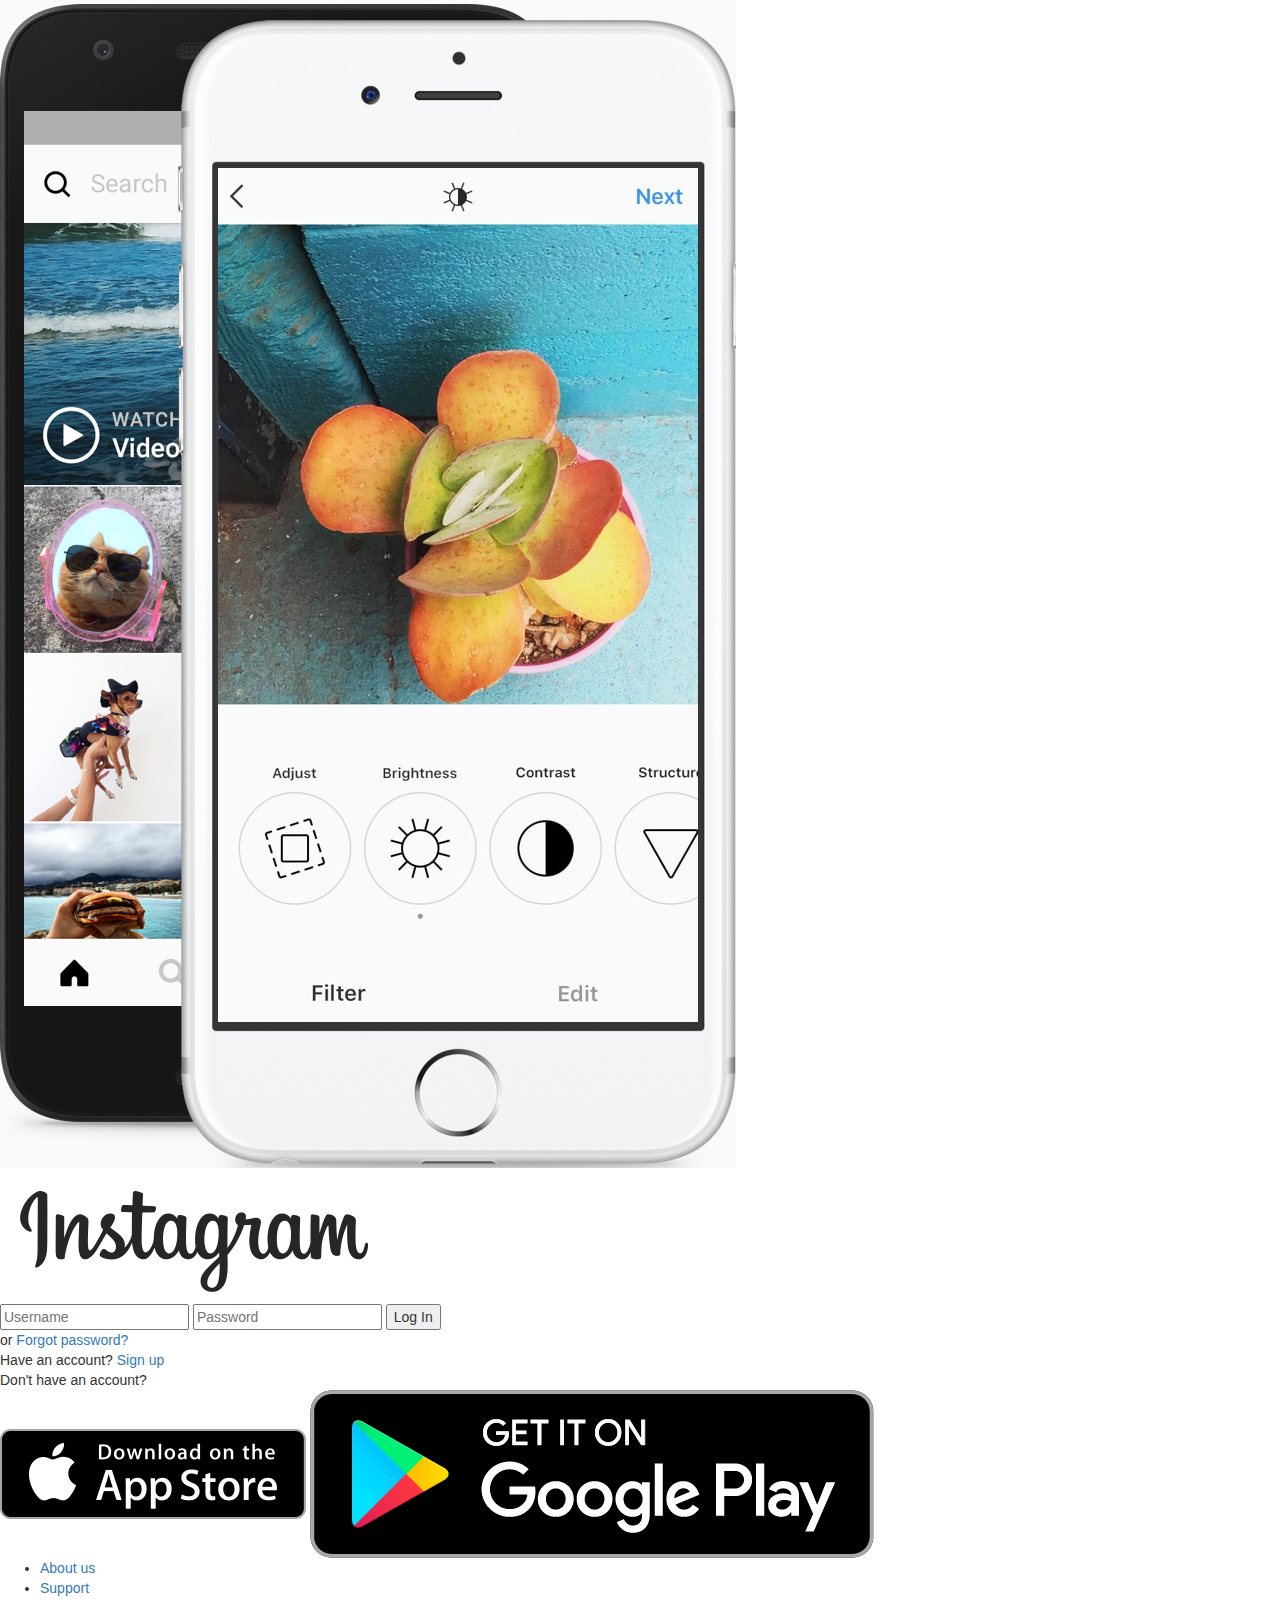
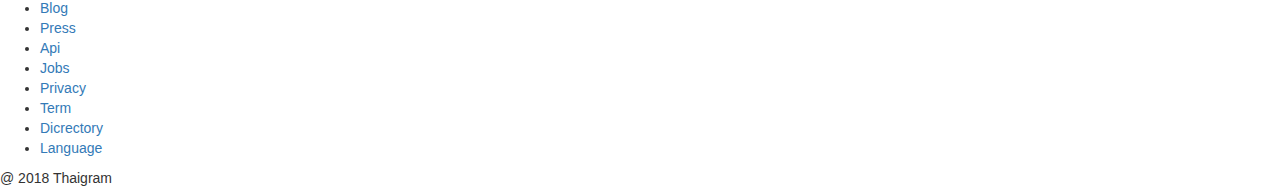
==== index.html @ fe528e2a "hi" ====
<!DOCTYPE html>
<html lang="en">

<head>
    <meta charset="UTF-8">
    <meta http-equiv="X-UA-Compatible" content="ie=edge">
    <title>Login | Thaigram</title>
    <link rel="stylesheet" href="https://maxcdn.bootstrapcdn.com/bootstrap/3.3.2/css/bootstrap.min.css">
</head>

<body>

</body>

<main class="login">
    <div class="login__column">
        <img src="images/phoneImage.png" alt="phone" title="phone">
    </div>
    <div class="login__column">
        <div class="login__box">

            <img src="images/insta.png" alt="insta" title="insta" class="login__logo">
            <form action="feed.html" method="get">
                <input placeholder="Username" type="username" name="username" required>
                <input placeholder="Password" type="password" name="password" required>
                <input type="submit" value="Log In">
            </form>

            <span class="login__or">or</span>
            <a href="#" class="login__link login">

                <a href="#" class="login__link ">Forgot password?</a>

        </div>
        <div class="login__box">
            <span>Have an account?</span>
            <a href="# " class="login__link ">Sign up</a>
        </div>
        <div class="login__box login__box--transparent ">

            <span>Don't have an account?</span>

            <div class="login__appstores">

                <img src="images/applestore.png " alt="applestore " title="applestore " class="login__appstore">
                <img src="images/googleplay.png " alt="googleplay " title="googleplay " class="login__appstore">
            </div>
        </div>
    </div>
</main>



<footer class="footer ">
    <div class="footer__column ">
        <nav class="footer__navigation ">
            <ul class="footer__list ">
                <li class="footer__list-item ">
                    <a href="# " class="footer__link ">About us</a>
                </li>
                <li class="footer__list-item ">
                    <a href="# " class="footer__link ">Support</a>
                </li>
                <li class="footer__list-item ">
                    <a href="# " class="footer__link ">Blog</a>
                </li>
                <li class="footer__list-item ">
                    <a href="# " class="footer__link ">Press</a>
                </li>
                <li class="footer__list-item ">
                    <a href="# " class="footer__link ">Api</a>
                </li>
                <li class="footer__list-item ">
                    <a href="# " class="footer__link ">Jobs</a>
                </li>
                <li class="footer__list-item ">
                    <a href="# " class="footer__link ">Privacy</a>
                </li>
                <li class="footer__list-item ">
                    <a href="# " class="footer__link ">Term</a>
                    <li class="footer__list-item ">
                        <a href="# " class="footer__link ">Dicrectory</a>
                    </li>
                    <li class="footer__list-item ">
                        <a href="# " class="footer__link ">Language</a>
                    </li>
                    </ui>
        </nav>
    </div>
    <div class="footer__column ">
        <span class="footer__copy ">@ 2018 Thaigram</span>
    </div>
</footer>

</body>

</html>
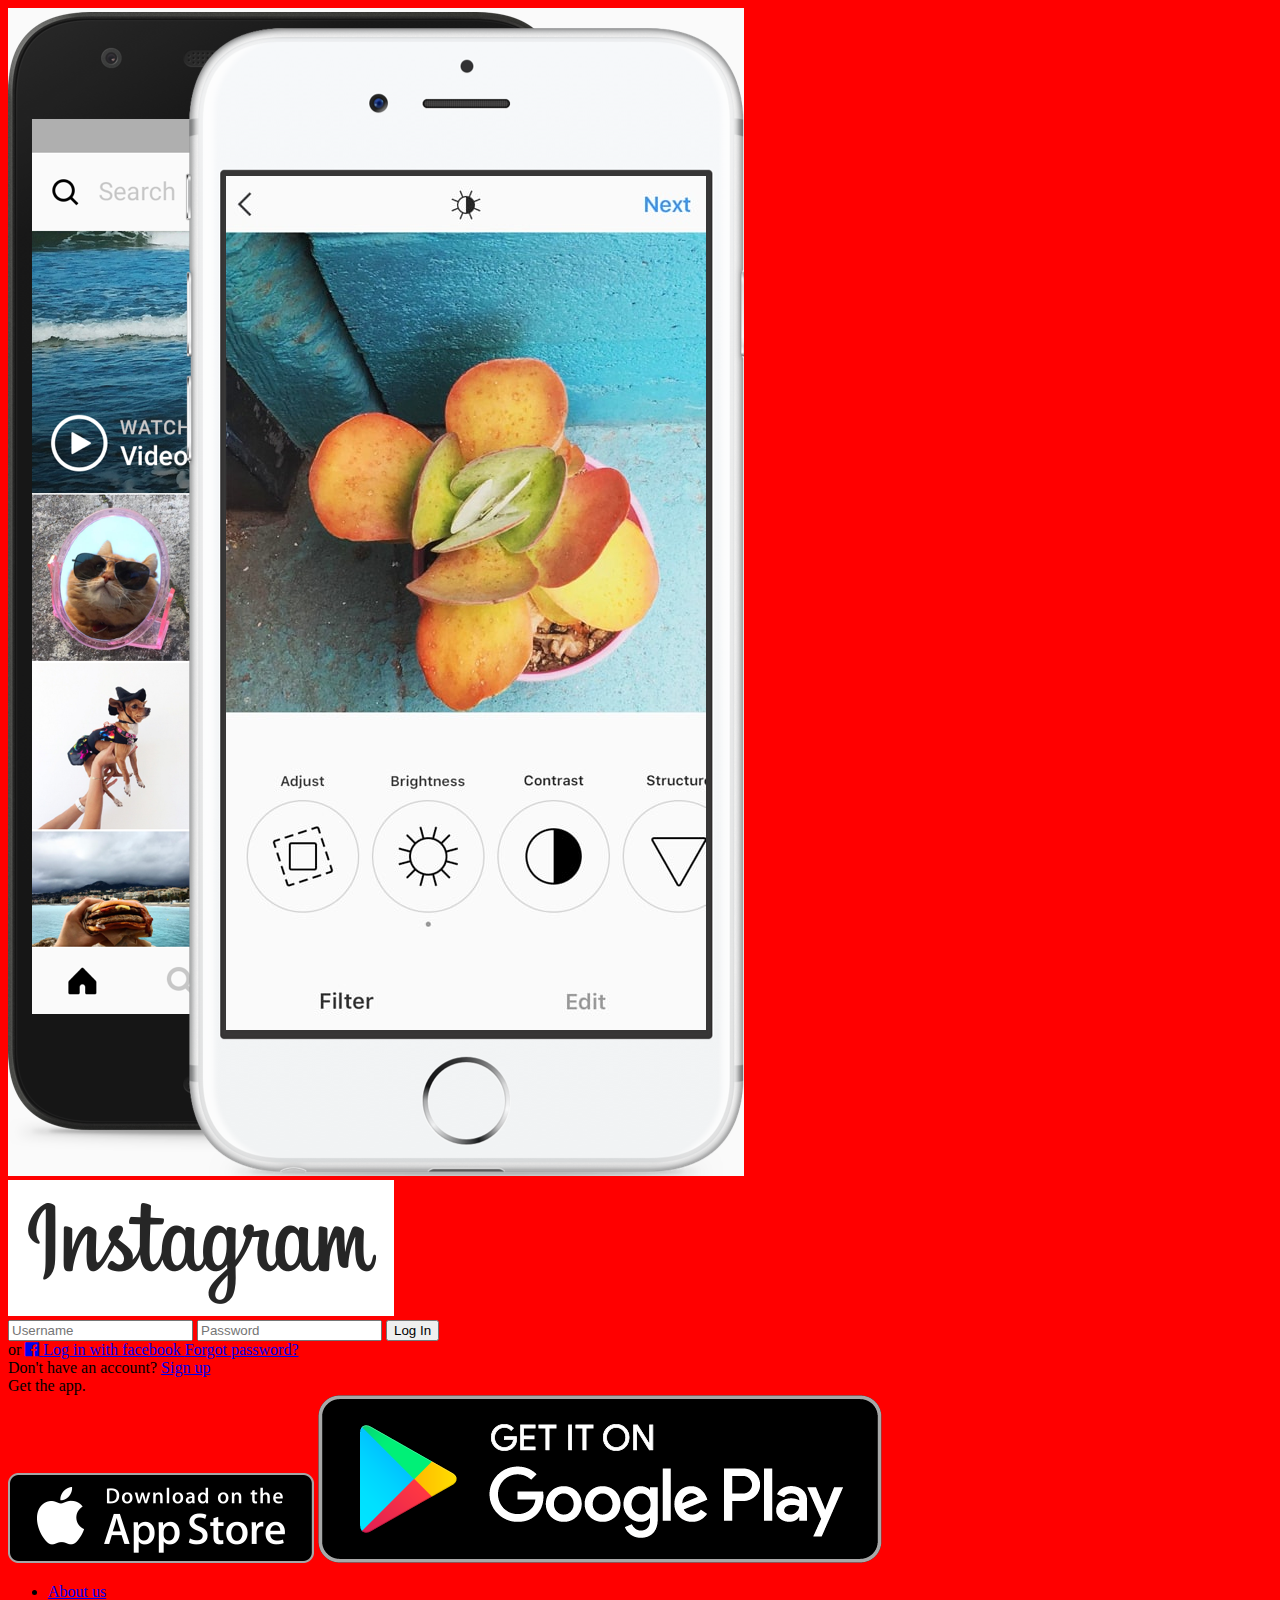
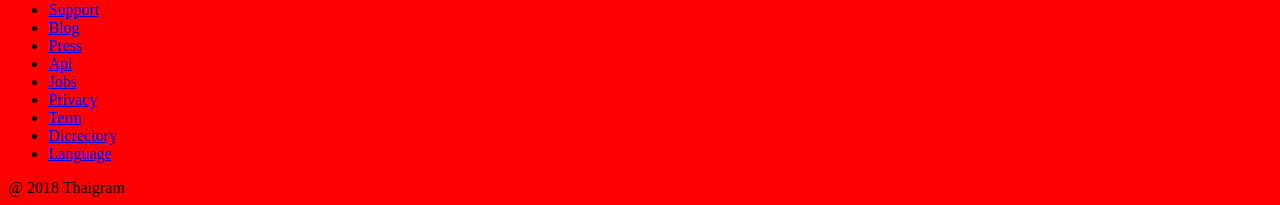
==== commit 1812c7b1: "codingcoding" ====
--- a/index.html
+++ b/index.html
@@ -4,13 +4,13 @@
 <head>
     <meta charset="UTF-8">
     <meta http-equiv="X-UA-Compatible" content="ie=edge">
+    <link rel="stylesheet" href="css/styles.css">
+    <meta name="viewport" content="width=device-width, initial-scale=1.0">
+    <link rel="stylesheet" href="https://maxcdn.bootstrapcdn.com/font-awesome/4.7.0/css/font-awesome.min.css">
     <title>Login | Thaigram</title>
-    <link rel="stylesheet" href="https://maxcdn.bootstrapcdn.com/bootstrap/3.3.2/css/bootstrap.min.css">
+
 </head>
 
-<body>
-
-</body>
 
 <main class="login">
     <div class="login__column">
@@ -20,25 +20,30 @@
         <div class="login__box">
 
             <img src="images/insta.png" alt="insta" title="insta" class="login__logo">
-            <form action="feed.html" method="get">
+            <form action="feed.html" method="get" class="login__form">
+
                 <input placeholder="Username" type="username" name="username" required>
                 <input placeholder="Password" type="password" name="password" required>
                 <input type="submit" value="Log In">
             </form>
 
             <span class="login__or">or</span>
-            <a href="#" class="login__link login">
+            <a href="#" class="login__link--dark">
+                <i class="fa fa-facebook-official" aria-hidden="true"></i>
+                <span> Log in with facebook </span>
+            </a>
 
-                <a href="#" class="login__link ">Forgot password?</a>
+
+            <a href="#" class="login__link--small">Forgot password?</a>
 
         </div>
         <div class="login__box">
-            <span>Have an account?</span>
-            <a href="# " class="login__link ">Sign up</a>
+            <span>Don't have an account?</span>
+            <a href="# " class="login__link">Sign up</a>
         </div>
         <div class="login__box login__box--transparent ">
 
-            <span>Don't have an account?</span>
+            <span class="login__down"> Get the app.</span>
 
             <div class="login__appstores">
 
@@ -51,47 +56,46 @@
 
 
 
-<footer class="footer ">
-    <div class="footer__column ">
-        <nav class="footer__navigation ">
-            <ul class="footer__list ">
-                <li class="footer__list-item ">
-                    <a href="# " class="footer__link ">About us</a>
+<footer class="footer">
+    <div class="footer__column">
+        <nav class="footer__navigation">
+            <ul class="footer__list">
+                <li class="footer__list-item">
+                    <a href="# " class="footer__link">About us</a>
+                </li>
+                <li class="footer__list-item">
+                    <a href="# " class="footer__link">Support</a>
                 </li>
                 <li class="footer__list-item ">
-                    <a href="# " class="footer__link ">Support</a>
+                    <a href="# " class="footer__link">Blog</a>
                 </li>
                 <li class="footer__list-item ">
-                    <a href="# " class="footer__link ">Blog</a>
+                    <a href="# " class="footer__link">Press</a>
+                </li>
+                <li class="/ ">
+                    <a href="# " class="footer__link">Api</a>
                 </li>
                 <li class="footer__list-item ">
-                    <a href="# " class="footer__link ">Press</a>
+                    <a href="# " class="footer__link">Jobs</a>
                 </li>
                 <li class="footer__list-item ">
-                    <a href="# " class="footer__link ">Api</a>
+                    <a href="# " class="footer__link">Privacy</a>
                 </li>
                 <li class="footer__list-item ">
-                    <a href="# " class="footer__link ">Jobs</a>
-                </li>
-                <li class="footer__list-item ">
-                    <a href="# " class="footer__link ">Privacy</a>
-                </li>
-                <li class="footer__list-item ">
-                    <a href="# " class="footer__link ">Term</a>
+                    <a href="# " class="footer__link">Term</a>
                     <li class="footer__list-item ">
-                        <a href="# " class="footer__link ">Dicrectory</a>
+                        <a href="# " class="footer__link">Dicrectory</a>
                     </li>
                     <li class="footer__list-item ">
-                        <a href="# " class="footer__link ">Language</a>
+                        <a href="# " class="footer__link">Language</a>
                     </li>
-                    </ui>
+            </ul>
         </nav>
     </div>
-    <div class="footer__column ">
-        <span class="footer__copy ">@ 2018 Thaigram</span>
+    <div class="footer__column">
+        <span class="footer__copy">@ 2018 Thaigram</span>
     </div>
 </footer>
 
-</body>
 
 </html>--- a/css/styles.css
+++ b/css/styles.css
@@ -0,0 +1,3 @@
+body {
+  background-color: red;
+}
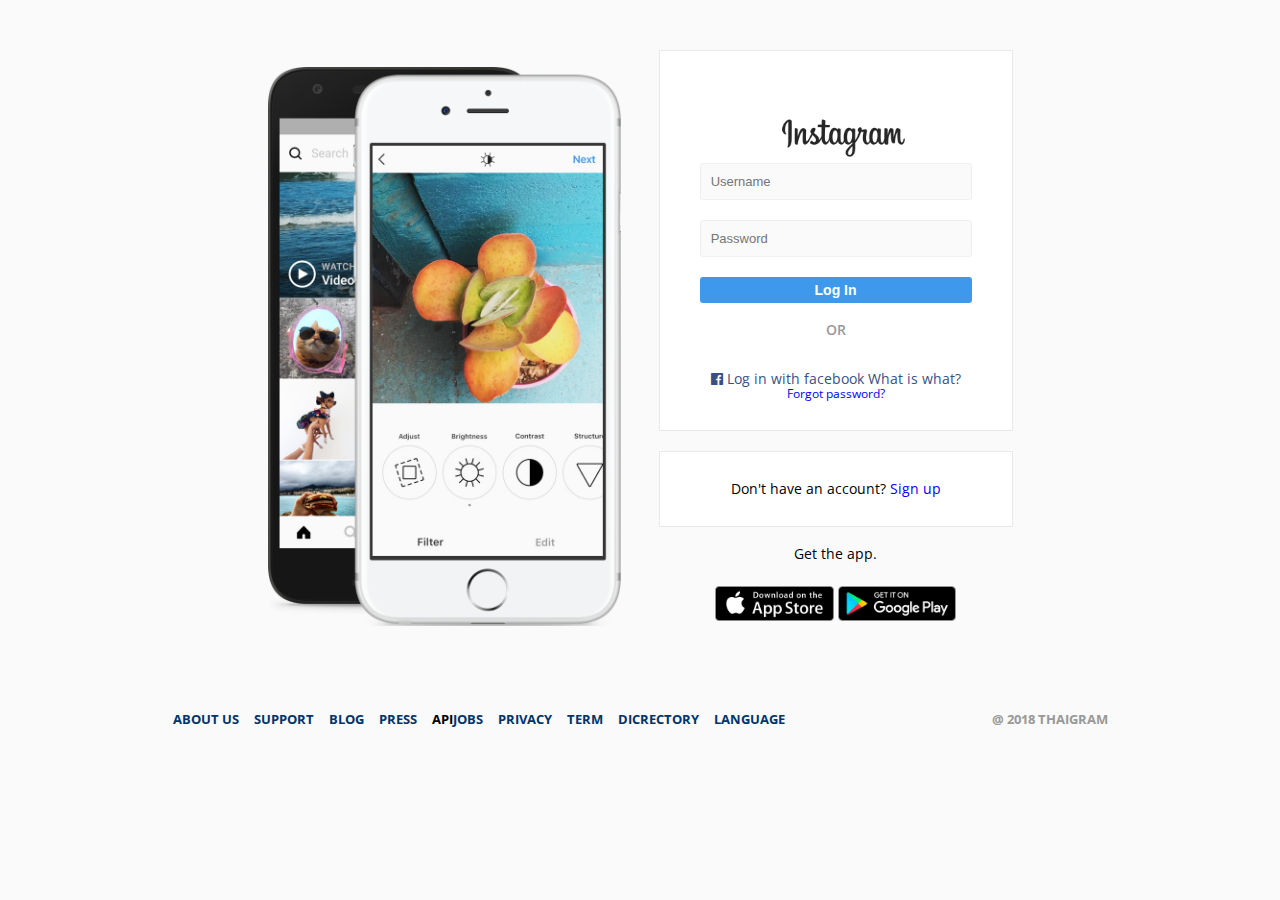
==== commit 1be29512: "fixing" ====
--- a/index.html
+++ b/index.html
@@ -31,6 +31,7 @@
             <a href="#" class="login__link--dark">
                 <i class="fa fa-facebook-official" aria-hidden="true"></i>
                 <span> Log in with facebook </span>
+                <span>What is what?</span>
             </a>
 
 
--- a/css/styles.css
+++ b/css/styles.css
@@ -1,3 +1,9 @@
-body {
-  background-color: red;
-}
+@import url("https://fonts.googleapis.com/css?family=Open+Sans:400,600");
+@import "reset.css";
+@import "globals.css";
+@import "footer.css";
+@import "login.css";
+@import "feed.css";
+@import "navigation.css";
+@import "mobile.css";
+@import "explore.css";
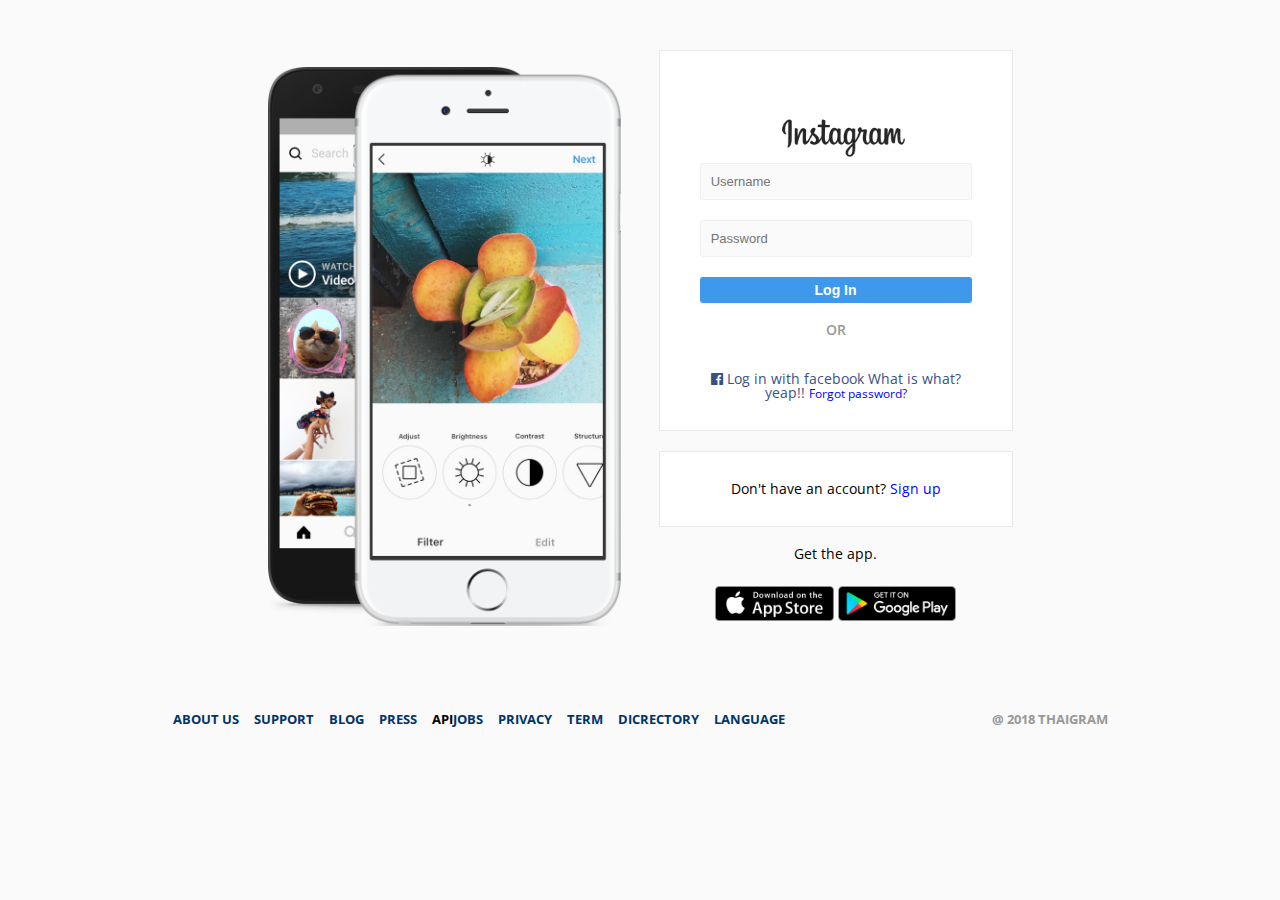
==== commit 4b16c197: "so" ====
--- a/index.html
+++ b/index.html
@@ -31,7 +31,7 @@
             <a href="#" class="login__link--dark">
                 <i class="fa fa-facebook-official" aria-hidden="true"></i>
                 <span> Log in with facebook </span>
-                <span>What is what?</span>
+                <span>What is what? yeap!!</span>
             </a>
 
 
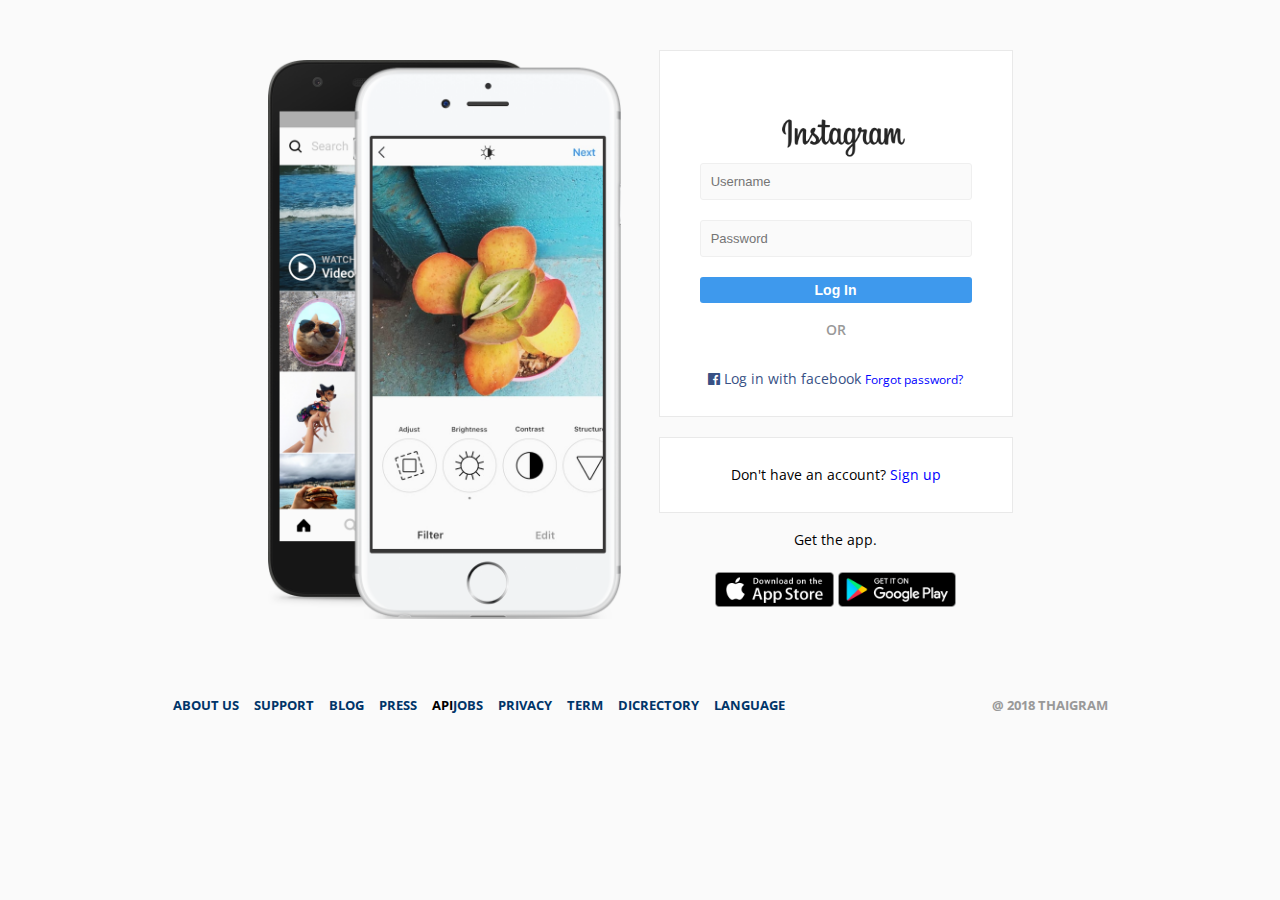
==== commit 2203891c: "good" ====
--- a/index.html
+++ b/index.html
@@ -31,7 +31,6 @@
             <a href="#" class="login__link--dark">
                 <i class="fa fa-facebook-official" aria-hidden="true"></i>
                 <span> Log in with facebook </span>
-                <span>What is what? yeap!!</span>
             </a>
 
 
